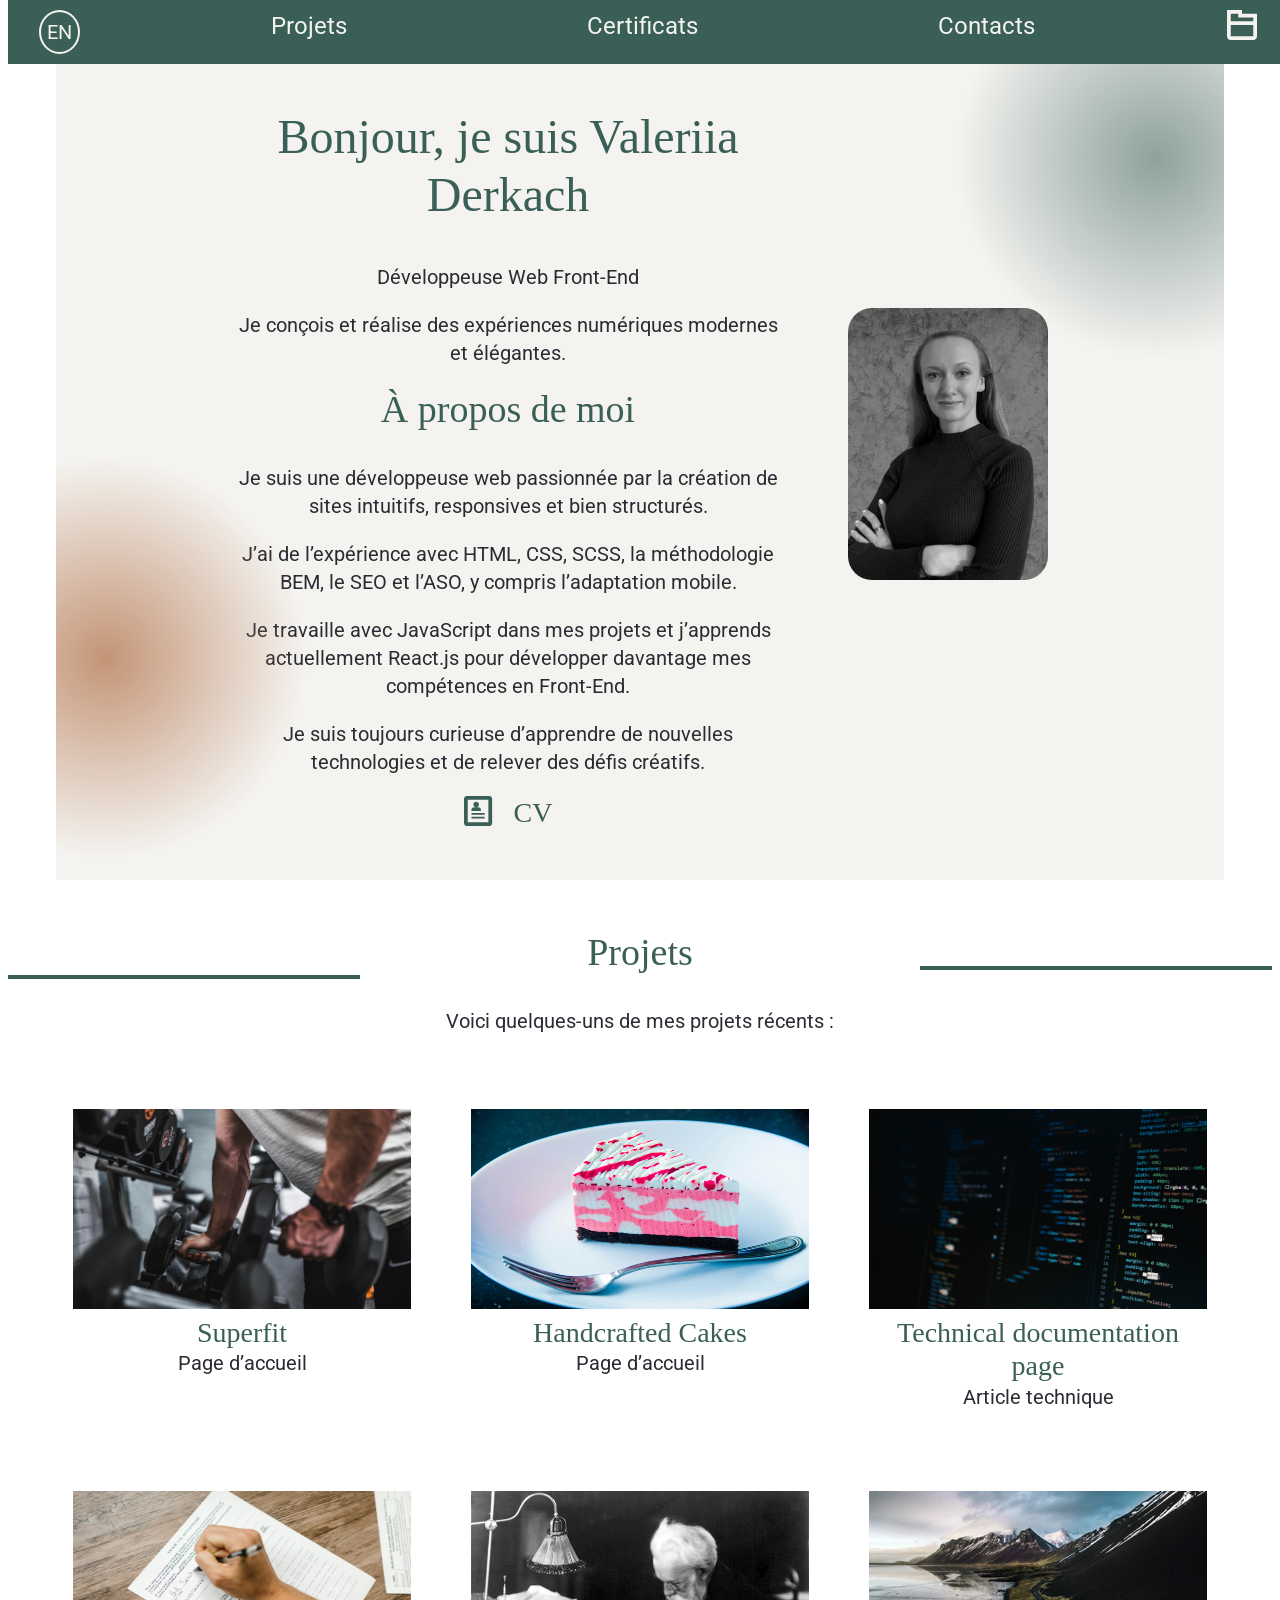
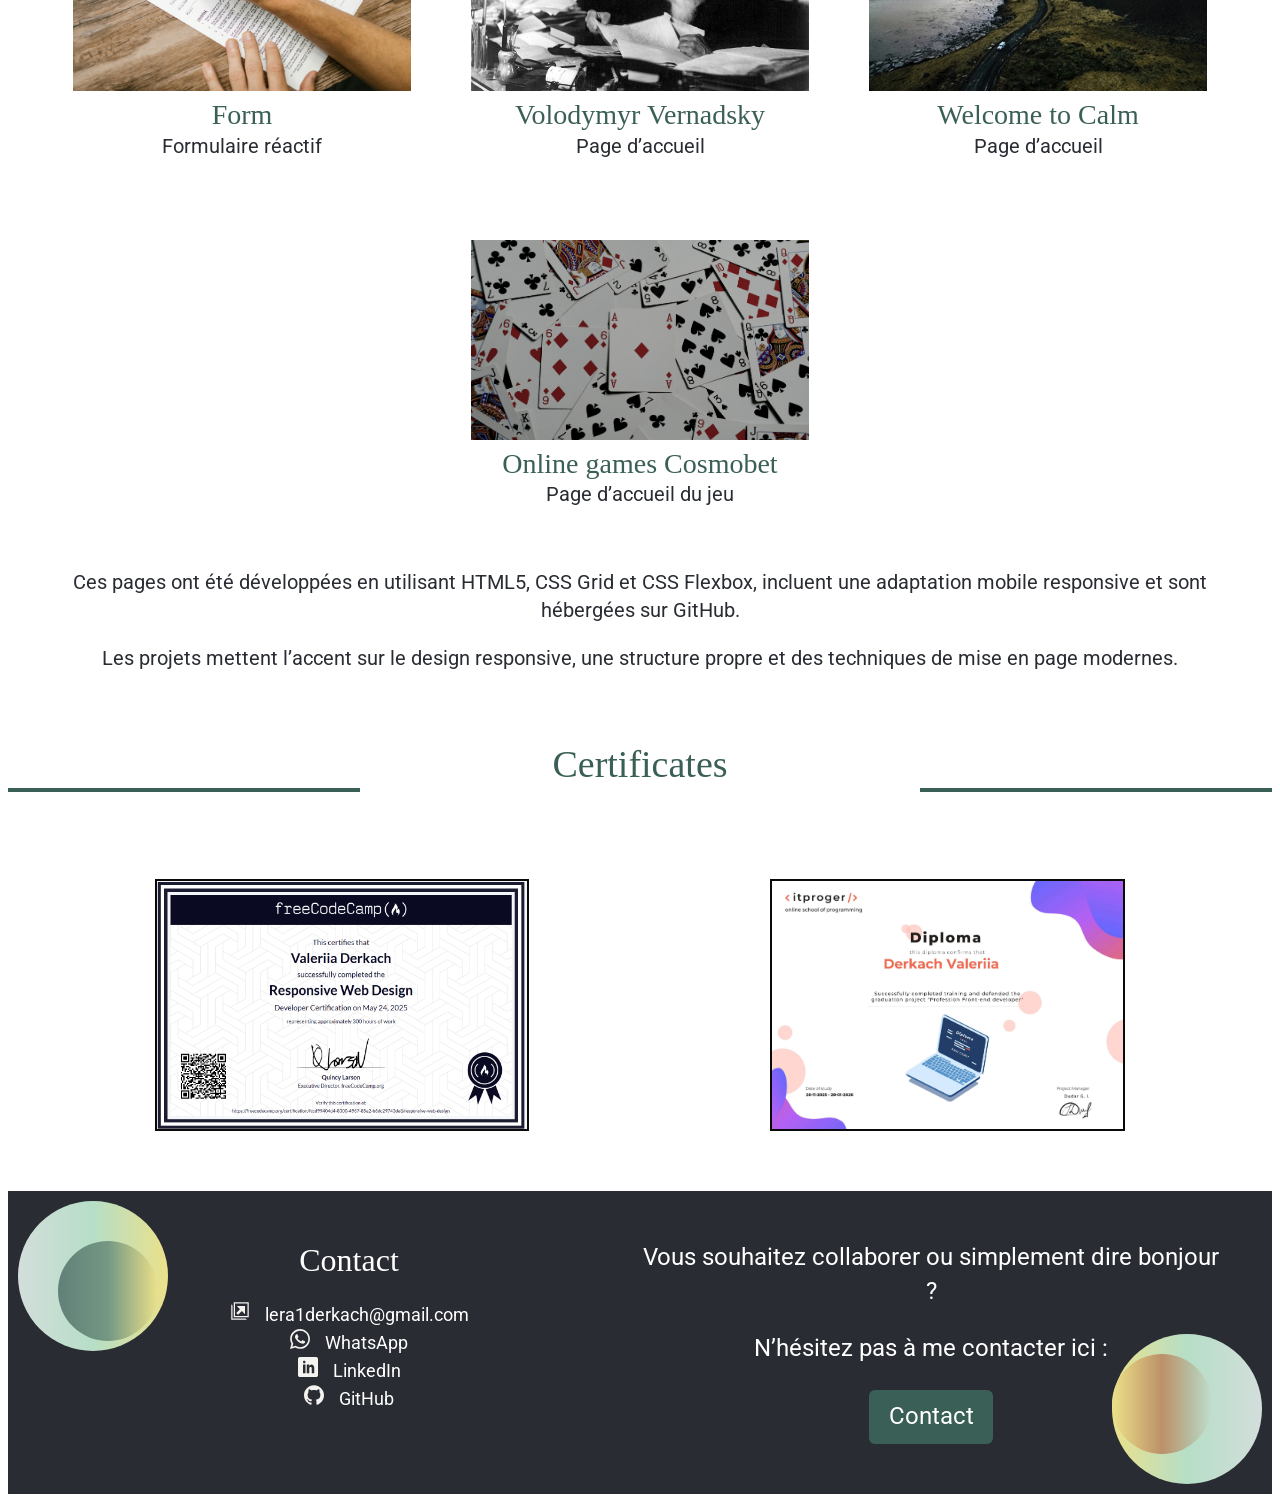
==== index-fr.htm @ 0bd4ebe5 "Add files via upload" ====
<!DOCTYPE html>
<html lang="fr">
<head>
    <meta charset="UTF-8">
    <meta name="viewport" content="width=device-width, initial-scale=1.0">
    <title>Valeriia Derkach, développeur Web front-end</title>
    <meta name="description"
    content="Portfolio de développement front-end : projets responsifs et bien structurés utilisant HTML, CSS et JS. Créons ensemble quelque chose d’exceptionnel.">
    <!-- Fons -->
    <link rel="preconnect" href="https://fonts.googleapis.com">
    <link rel="preconnect" href="https://fonts.gstatic.com" crossorigin>
    <link href="https://fonts.googleapis.com/css2?family=Roboto:ital,wght@0,100..900;1,100..900&display=swap" rel="stylesheet">
    <!-- Styles -->
     <link rel="stylesheet" href="/css/main.css">
  </head>
<body>
    <header>
    <nav class="navbar">
        <a class="navbar-language" href="/index.html">EN</a>
      <ul class="navbar-menu">
        <li><a class="navbar-link" href="#projects">Projets</a></li>
        <li><a class="navbar-link" href="#certificates">Certificats</a></li>
        <li><a class="navbar-link" href="#contact">Contacts</a></li>
      </ul>
      <svg class="navbar-icon" id="burger" width="30" height="30"><use href="/images/icons.svg#icon-folder-stroke"></use></svg>
    </nav>

<nav id="menu" class="article-menu">
        <svg class="article-icon" id="close" width="30" height="30"><use href="images/icons.svg#icon-undo2"></use></svg>
        <h2>Articles intéressants</h2>

        <div>
        <img class="article-img" src="/images/articles/Best CSS Tips.jpg" alt="Bureau avec ordinateur">
        <h3>Meilleurs conseils et astuces CSS pour les développeurs</h3>
        <a class="article-btn" target="_blank" href="/articles/article-3.html">Lire</a>
        </div>

        <div>
        <img class="article-img" src="/images/articles/SEO-Friendly HTML.jpg" alt="Ordinateur portable à moitié ouvert">
        <h3>Écrire un HTML propre et optimisé SEO pour de meilleures performances dans les moteurs de recherche</h3>
        <a class="article-btn" target="_blank" href="/articles/article-2.html">Lire</a>
        </div>

        <div>
        <img class="article-img" src="/images/articles/CSS сontainer.jpg" alt="Touches de clavier">
        <h3>Qu’est-ce qu’un conteneur CSS et <br>pourquoi en avez-vous besoin ?</h3>
        <a class="article-btn" target="_blank" href="/articles/article-1.html">Lire</a>
        </div>
</nav>

</header>
<main>
    <section class="container"> 
      <div class="hero">
<div class="hero-title">
            <h1>Bonjour, je suis Valeriia Derkach</h1>
            <p>Développeuse Web Front-End</p>
            <p>Je conçois et réalise des expériences numériques modernes et élégantes.</p>

            <h2>À propos de moi</h2>
            <p>Je suis une développeuse web passionnée par la création de sites intuitifs, responsives et bien structurés.</p>

            <p>J’ai de l’expérience avec HTML, CSS, SCSS, la méthodologie BEM, le SEO et l’ASO, y compris l’adaptation mobile.</p>

            <p>Je travaille avec JavaScript dans mes projets et j’apprends actuellement React.js pour développer davantage mes compétences en Front-End.</p>

            <p>Je suis toujours curieuse d’apprendre de nouvelles technologies et de relever des défis créatifs.</p>

            <div class="hero-resume">
<svg width="30" height="30"><use href="/images/icons.svg#icon-profile"></use></svg>
<a class="hero-link" target="_blank"  
href="https://drive.google.com/file/d/1J-PGk_l1HXxJnaqahjhVofeBWFnc_RlH/view?usp=sharing">CV</a>
    </div>
</div>
<img class="hero-foto" src="/images/Foto Valeriia.jpg" alt="Foto Valeriia">
    <div class="hero-box-1">
    </div>
    <div class="hero-box-2">
    </div>
      </div>
    </section>
    
   <section class="project" id="projects">
        <div class="project-text">
            <h2 class="project-accent">Projets</h2>
            <p>Voici quelques-uns de mes projets récents :</p>
        </div>
    <div class="project-catalog">
      <div class="project-card">
            <img class="project-picture" src="/images/Sport.jpg" alt="A man does sports">
            <a class="project-link" target="_blank" href="https://leraderkach.github.io/Superfit/">Superfit</a>
          <p>Page d’accueil</p>
          </div>
        <div class="project-card">
            <img class="project-picture" src="images/Custom Cakes.jpg" alt="Photo de gâteau">
            <a class="project-link" target="_blank" href="https://leraderkach.github.io/Handcrafted-Cakes/">Handcrafted Cakes</a>
          <p>Page d’accueil</p>
          </div>
        <div class="project-card">
            <img class="project-picture" src="images/HTML code.jpg" alt="Code HTML sur l'écran de l'ordinateur">
            <a class="project-link" target="_blank" href="https://leraderkach.github.io/Technical-documentation-page/">Technical documentation page</a>
            <p>Article technique</p>
            </div>
        <div class="project-card">
            <img class="project-picture" src="images/Form.jpg" alt="Un formulaire qu'une personne remplit">
            <a class="project-link" target="_blank" href="https://leraderkach.github.io/Form/">Form</a>
            <p>Formulaire réactif</p>
            </div>
        <div class="project-card">
          <img class="project-picture" src="images/Volodymyr Vernadsky.jpg" alt="Photo de Volodymyr Vernadsky">
            <a class="project-link" target="_blank" href="https://leraderkach.github.io/Volodymyr-Vernadsky/">Volodymyr Vernadsky</a>
            <p>Page d’accueil</p>
            </div>
       <div class="project-card">     
        <img class="project-picture" src="images/mountains.jpg" alt="Montagnes">
            <a class="project-link" target="_blank" href="https://leraderkach.github.io/Welcome-to-Calm/">Welcome to Calm</a>
            <p>Page d’accueil</p>
            </div>
            <div class="project-card">     
        <img class="project-picture" src="images/Game by cards.jpg" alt="Game by cards">
            <a class="project-link" target="_blank" href="https://leraderkach.github.io/Cosmobet-game/">Online games Cosmobet</a>
            <p>Page d’accueil du jeu</p>
            </div>
            <div>
<p>Ces pages ont été développées en utilisant HTML5, CSS Grid et CSS Flexbox, incluent une adaptation mobile responsive et sont hébergées sur GitHub.</p>
        <p>Les projets mettent l’accent sur le design responsive, une structure propre et des techniques de mise en page modernes.</p>
        </div>
        </section>
      <section class="container certifies" id="certificates">
        <h2 class="certifies-accent">Certificates</h2>
        <div class="certifies-box">
        <img class="certifies-image" src="/images/Certifies Web Design.png" alt="Certifies_Web_Design">
        <img class="certifies-image" src="/images/diplom_Front_end.jpg" alt="Certifies_Web_Design">
        </div>
            </div>
     </div>
    </section>
  </main>
<footer class="footer" id="contact">
    <div class="footer-address-section">
        <h3>Contact</h3>
        <ul class="footer-nav">

            <li>
                <svg class="footer-icons" width="20" height="20"><use href="/images/icons.svg#icon-new-tab"></use></svg>
                <a class="footer-address" target="_blank" href="mailto:lera1derkach@gmail.com">lera1derkach@gmail.com</a>
            </li>

            <li>
                <svg class="footer-icons" width="20" height="20"><use href="/images/icons.svg#icon-whatsapp"></use></svg>
                <a class="footer-address" target="_blank" href="https://wa.me/qr/GEE2BHAWC2JWI1">WhatsApp</a>
            </li>

            <li>
                <svg class="footer-icons" width="20" height="20"><use href="/images/icons.svg#icon-linkedin"></use></svg>
                <a class="footer-address" target="_blank" href="https://www.linkedin.com/in/%D0%B2%D0%B0%D0%BB%D0%B5%D1%80%D1%96%D1%8F-%D0%B4%D0%B5%D1%80%D0%BA%D0%B0%D1%87-63a597275/?trk=opento_sprofile_pfeditor">LinkedIn</a>
            </li>

            <li>
                <svg class="footer-icons" width="20" height="20"><use href="/images/icons.svg#icon-github"></use></svg>
                <a class="footer-address" target="_blank" href="https://github.com/LeraDerkach">GitHub</a>
            </li>

        </ul>
    </div>

    <div class="footer-contact">
        <p>Vous souhaitez collaborer ou simplement dire bonjour ?</p>
        <p>N’hésitez pas à me contacter ici :</p>
        <a class="footer-button" target="_blank" href="mailto:lera1derkach@gmail.com">Contact</a>
    </div>
    <div class="footer-box-1">
    </div>
    <div class="footer-box-2">
    </div>
    <div class="footer-box-3">
    </div>
    <div class="footer-box-4">
    </div>
</footer>
    <script src="/js/main.js"></script>
</body>
</html>
---- css/main.css ----
/* base */
*,
*::before,
*::after {
  box-sizing: border-box;
}

ul {
  list-style-type: none;
}

.container {
  width: 100%;
  max-width: 1440px;
  margin: 0 auto;
  padding: 0 16px;
}

body {
  font-family: "Roboto", sans-serif;
  font-size: 20px;
  font-weight: 400;
  line-height: 1.4;
  color: var(--color-dark);
  text-align: center;
}

h1, h2, h3, p {
  margin-top: 0;
}

h1 {
  font-family: "Source Serif Pro";
  font-weight: 400;
  font-size: 48px;
  line-height: 1.2;
  color: var(--main-color);
}

h2 {
  font-family: "Source Serif Pro";
  font-weight: 400;
  font-size: 38px;
  line-height: 1.2;
  color: var(--main-color);
}

h3 {
  font-family: "Source Serif Pro";
  font-weight: 400;
  font-size: 32px;
  line-height: 1.2;
  color: var(--text-light);
  margin: 0;
}

a {
  text-decoration: none;
}

:hover {
  cursor: pointer;
}

:root {
  --main-color: #3A5F56;
  --text-light: #FFFFFF;
  --color-dark: #292C32;
  --color-link: #F4F3F0;
  --color-hover: #7a9f96;
  --color-background: #d6dbd7;
}

.article-menu {
  display: none;
  position: fixed;
  z-index: 3;
  top: 0;
  right: -250px;
  width: 250px;
  height: 100vh;
  background-color: var(--color-background);
  border: 2px solid black;
  padding: 20px;
  overflow-y: scroll;
}
.article-menu h3 {
  color: black;
  font-size: 20px;
}
.article-menu a {
  display: inline-block;
  width: 140px;
  height: auto;
  border-radius: 4px;
  border: 2px solid var(--text-light);
  background-color: #c79a7d;
  color: var(--text-light);
  padding: 6px;
  margin: 20px;
  transition: transform 0.5 ease-in-out;
}
.article-menu a:hover {
  box-shadow: 0px 0px 15px 15px var(--color-hover);
}
.article-menu.active {
  display: block;
  animation: sliderIn 0.3s forwards;
}
.article-icon {
  fill: var(--main-color);
  transition: transform 0.5s ease;
}
.article-icon:hover {
  transform: rotate(-20deg);
  box-shadow: 0px 0px 8px 12px var(--color-hover);
}
.article-img {
  width: 200px;
  height: 150px;
  border-radius: 2px;
  border: 2px solid black;
}

@keyframes sliderIn {
  from {
    right: -250px;
  }
  to {
    right: 0;
  }
}
.footer {
  display: flex;
  width: 100%;
  min-height: 279px;
  margin: 0 auto;
  background-color: var(--color-dark);
  padding: 50px;
  color: var(--text-light);
  position: relative;
}
.footer-address-section {
  width: 50%;
}
.footer-nav {
  padding: 0;
}
.footer-icons {
  fill: var(--color-link);
  margin-right: 10px;
}
.footer-address {
  font-size: 18px;
  color: var(--text-light);
  padding: 0;
}
.footer-contact {
  display: flex;
  justify-content: center;
  flex-direction: column;
  width: 50%;
  font-size: 24px;
}
.footer-button {
  display: inline-block;
  width: 124px;
  height: auto;
  border-radius: 6px;
  background-color: var(--main-color);
  font-size: 24px;
  color: var(--color-light);
  padding: 10px;
  margin: 0 auto;
  transition: transform 0.5s ease-in-out;
}
.footer-button:hover {
  border: var(--color-hover) 2px solid;
  box-shadow: 0px 0px 15px 15px var(--color-hover);
  transform: scale(1.4);
}
.footer-box-1 {
  position: absolute;
  width: 150px;
  height: 150px;
  border-radius: 50%;
  top: 10px;
  left: 10px;
  background: linear-gradient(90deg, rgb(211, 222, 219) 0%, rgb(182, 222, 199) 50%, rgb(235, 225, 138) 100%);
}
.footer-box-2 {
  position: absolute;
  width: 100px;
  height: 100px;
  border-radius: 50%;
  top: 50px;
  left: 50px;
  background: linear-gradient(90deg, rgb(97, 128, 120) 0%, rgb(116, 152, 131) 50%, rgb(235, 225, 138) 100%);
}
.footer-box-3 {
  position: absolute;
  width: 150px;
  height: 150px;
  border-radius: 50%;
  bottom: 10px;
  right: 10px;
  background: linear-gradient(90deg, rgb(235, 225, 138) 0%, rgb(182, 222, 199) 50%, rgb(211, 222, 219) 100%);
}
.footer-box-4 {
  position: absolute;
  width: 100px;
  height: 100px;
  border-radius: 50%;
  bottom: 40px;
  right: 60px;
  background: linear-gradient(90deg, rgb(235, 225, 138) 0%, rgba(184, 125, 88, 0.8) 50%, rgba(184, 125, 88, 0) 100%);
}

@media (max-width: 768px) {
  .footer {
    flex-direction: column;
    align-items: center;
  }
  .footer-address-section {
    width: auto;
  }
  .footer-contact {
    width: auto;
    background: linear-gradient(90deg, rgb(97, 128, 120) 0%, rgb(116, 152, 131) 50%, rgb(235, 225, 138) 100%);
  }
  .footer-box-1, .footer-box-2, .footer-box-3, .footer-box-4 {
    display: none;
  }
}
.hero {
  display: flex;
  justify-content: center;
  gap: 64px;
  max-width: 1168px;
  margin: 0 auto;
  background-color: var(--color-link);
  position: relative;
  overflow: hidden;
}
.hero-title {
  width: 552px;
  padding: 100px 0 50px 0;
  position: relative;
}
.hero-resume {
  display: flex;
  justify-content: center;
  gap: 20px;
  fill: var(--main-color);
}
.hero-link {
  font-family: "Source Serif Pro";
  font-weight: 400;
  font-size: 28px;
  line-height: 1.2;
  color: var(--main-color);
  transition: transform 1s ease;
}
.hero-link:hover {
  transform: scale(1.2);
}
.hero-foto {
  width: 200px;
  height: 272px;
  border-radius: 24px;
  margin: auto 0;
}
.hero-box-1 {
  position: absolute;
  width: 400px;
  height: 400px;
  top: -50px;
  left: 900px;
  background: radial-gradient(50% 50% at 50% 50%, rgba(58, 95, 86, 0.55) 0%, rgba(58, 95, 86, 0) 100%);
}
.hero-box-2 {
  position: absolute;
  width: 400px;
  height: 400px;
  top: 450px;
  left: -150px;
  background: radial-gradient(50% 50% at 50% 50%, rgba(184, 125, 88, 0.8) 0%, rgba(184, 125, 88, 0) 100%);
}

@media (max-width: 768px) {
  .hero-title {
    width: 100%;
    margin: 0 auto;
    padding: 20px;
  }
  .hero-foto {
    display: none;
  }
  .hero-box-1 {
    left: 200px;
  }
  .hero-box-2 {
    left: -250px;
  }
}
.navbar {
  width: 100%;
  background-color: var(--main-color);
  display: flex;
  justify-content: center;
  position: fixed;
  top: 0;
  z-index: 2;
}
.navbar-language {
  display: inline-block;
  color: var(--color-link);
  margin: 10px auto;
  padding: 6px;
  border: 2px solid var(--color-link);
  border-radius: 50%;
  transition: transform 0.5s ease;
}
.navbar-language:hover {
  transform: rotate(-20deg);
  box-shadow: 0px 0px 8px 12px var(--color-hover);
}
.navbar-menu {
  width: 80%;
  margin: 0 auto;
  padding: 10px;
  display: flex;
  justify-content: space-around;
}
.navbar-icon {
  fill: var(--color-link);
  margin: 10px auto;
  transition: transform 0.5s ease;
}
.navbar-icon:hover {
  transform: rotate(20deg);
  box-shadow: 0px 0px 8px 12px var(--color-hover);
}
.navbar-link {
  font-size: 24px;
  color: var(--color-link);
  text-decoration: none;
}
.navbar-link:hover {
  text-decoration: underline;
  color: var(--text-dark);
}

@media (max-width: 768px) {
  .navbar {
    background-color: var(--main-color);
    position: relative;
  }
  .navbar-menu {
    padding: 0;
    display: block;
  }
}
.project {
  position: relative;
  width: 100%;
  max-width: 1440px;
  padding: 50px 20px;
  margin: 0 auto;
}
.project-text {
  height: 159px;
  margin: 0 auto;
}
.project-accent::before, .project-accent::after {
  position: absolute;
  display: block;
  width: 352px;
  border: 2px solid var(--main-color);
  content: "";
}
.project-accent::before {
  right: 0;
  top: 86px;
}
.project-accent::after {
  left: 0;
}
.project-catalog {
  display: flex;
  flex-wrap: wrap;
  gap: 20px;
  justify-content: center;
}
.project-card {
  width: 378px;
  padding: 20px;
  transition: transform 0.5s ease-in-out;
}
.project-card:hover {
  box-shadow: 0px 0px 15px 15px var(--color-hover);
}
.project-picture {
  width: 100%;
  height: 200px;
}
.project-link {
  font-family: "Source Serif Pro";
  font-weight: 400;
  font-size: 28px;
  line-height: 1.2;
  color: var(--main-color);
}
.project-link:hover {
  transform: scale(1.05);
  transition: transform 0.3s ease;
}

@media (max-width: 768px) {
  .project-accent::before, .project-accent::after {
    width: 100px;
  }
  .project-card {
    width: 100%;
    height: auto;
  }
}
.certifies {
  position: relative;
}
.certifies-accent::before, .certifies-accent::after {
  position: absolute;
  display: block;
  width: 352px;
  border: 2px solid var(--main-color);
  content: "";
}
.certifies-accent::before {
  right: 0;
  top: 46px;
}
.certifies-accent::after {
  left: 0;
}
.certifies-box {
  display: flex;
  flex-wrap: wrap;
  justify-content: space-around;
  padding: 60px 20px;
  gap: 20px;
}
.certifies-image {
  height: 252px;
  border: 2px solid #0b0a0a;
  transition: transform 0.5s ease-in-out;
}
.certifies-image:hover {
  border: var(--color-hover) 2px solid;
  box-shadow: 0px 0px 15px 15px var(--color-hover);
  transform: scale(1.4);
}

@media (max-width: 768px) {
  .certifies-accent::before, .certifies-accent::after {
    width: 100px;
  }
  .certifies-box {
    flex-direction: column;
  }
  .certifies-image {
    width: 100%;
    height: auto;
  }
}/*# sourceMappingURL=main.css.map */
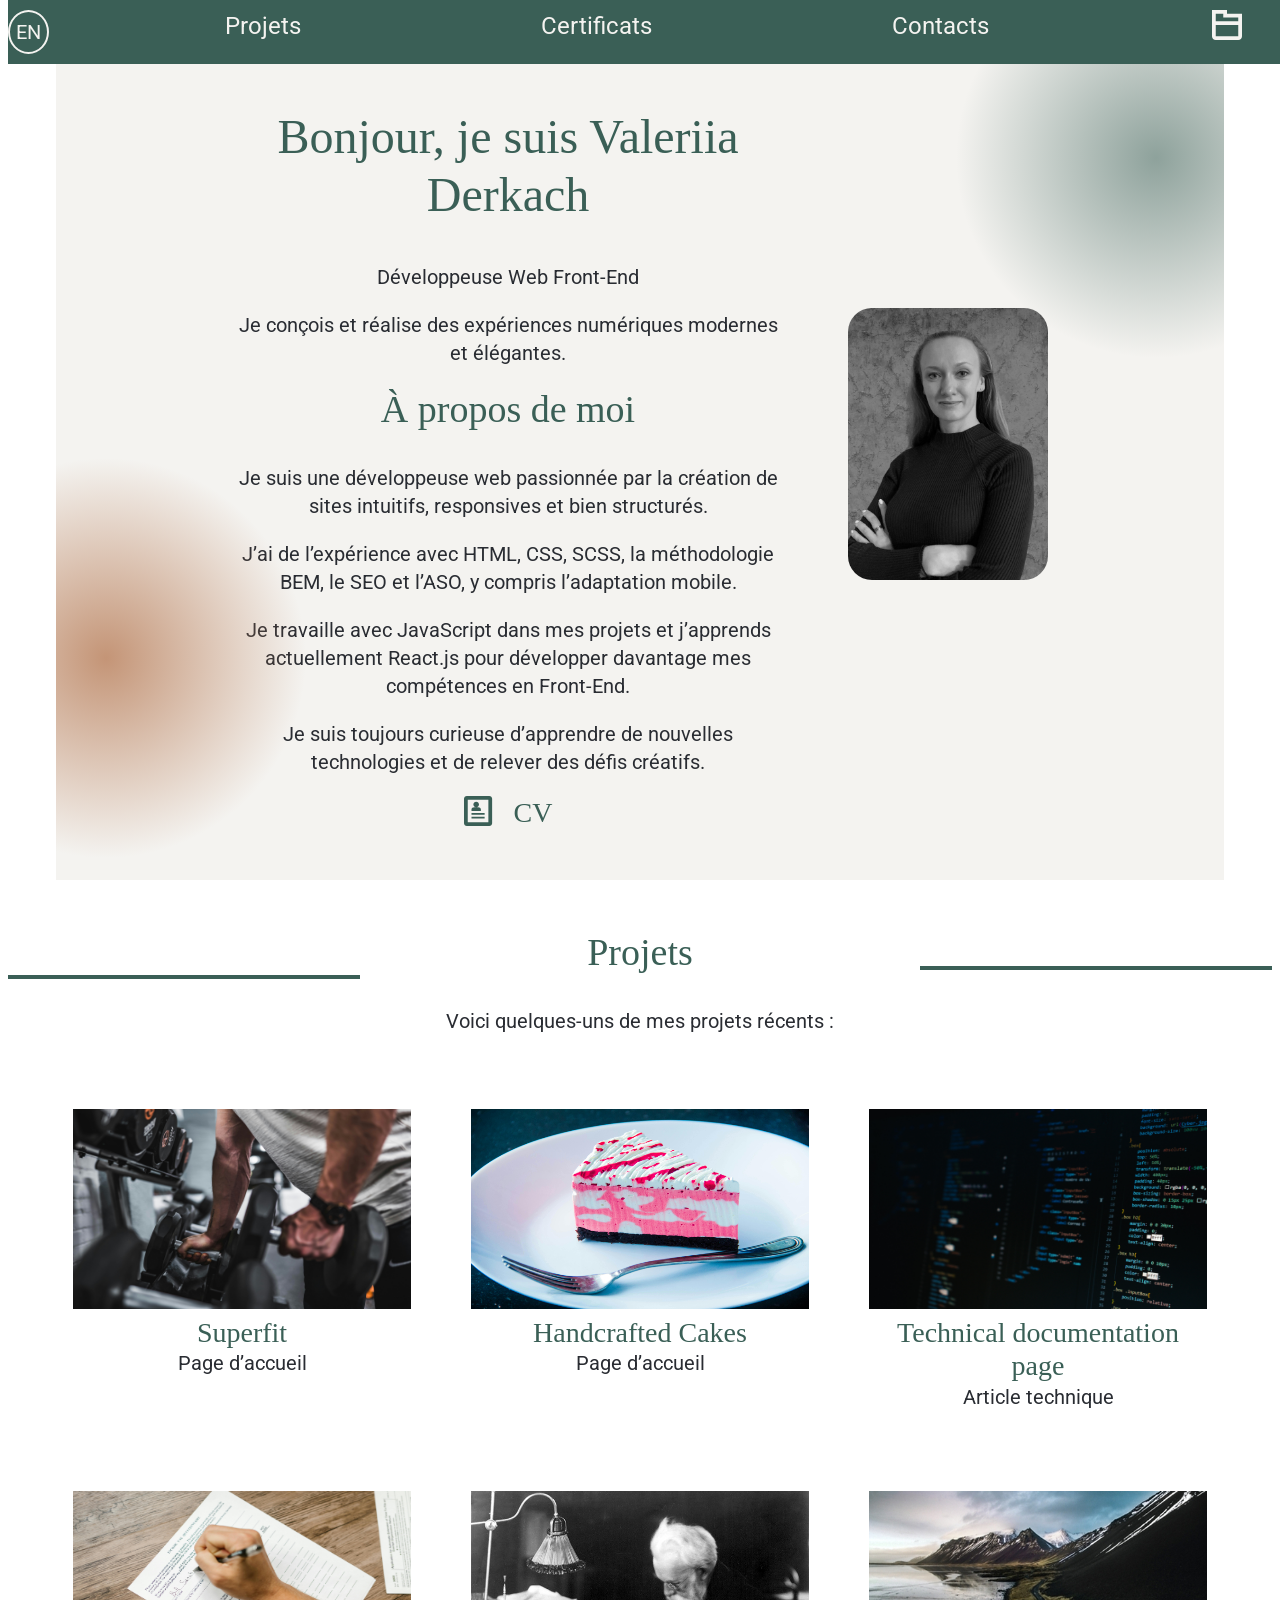
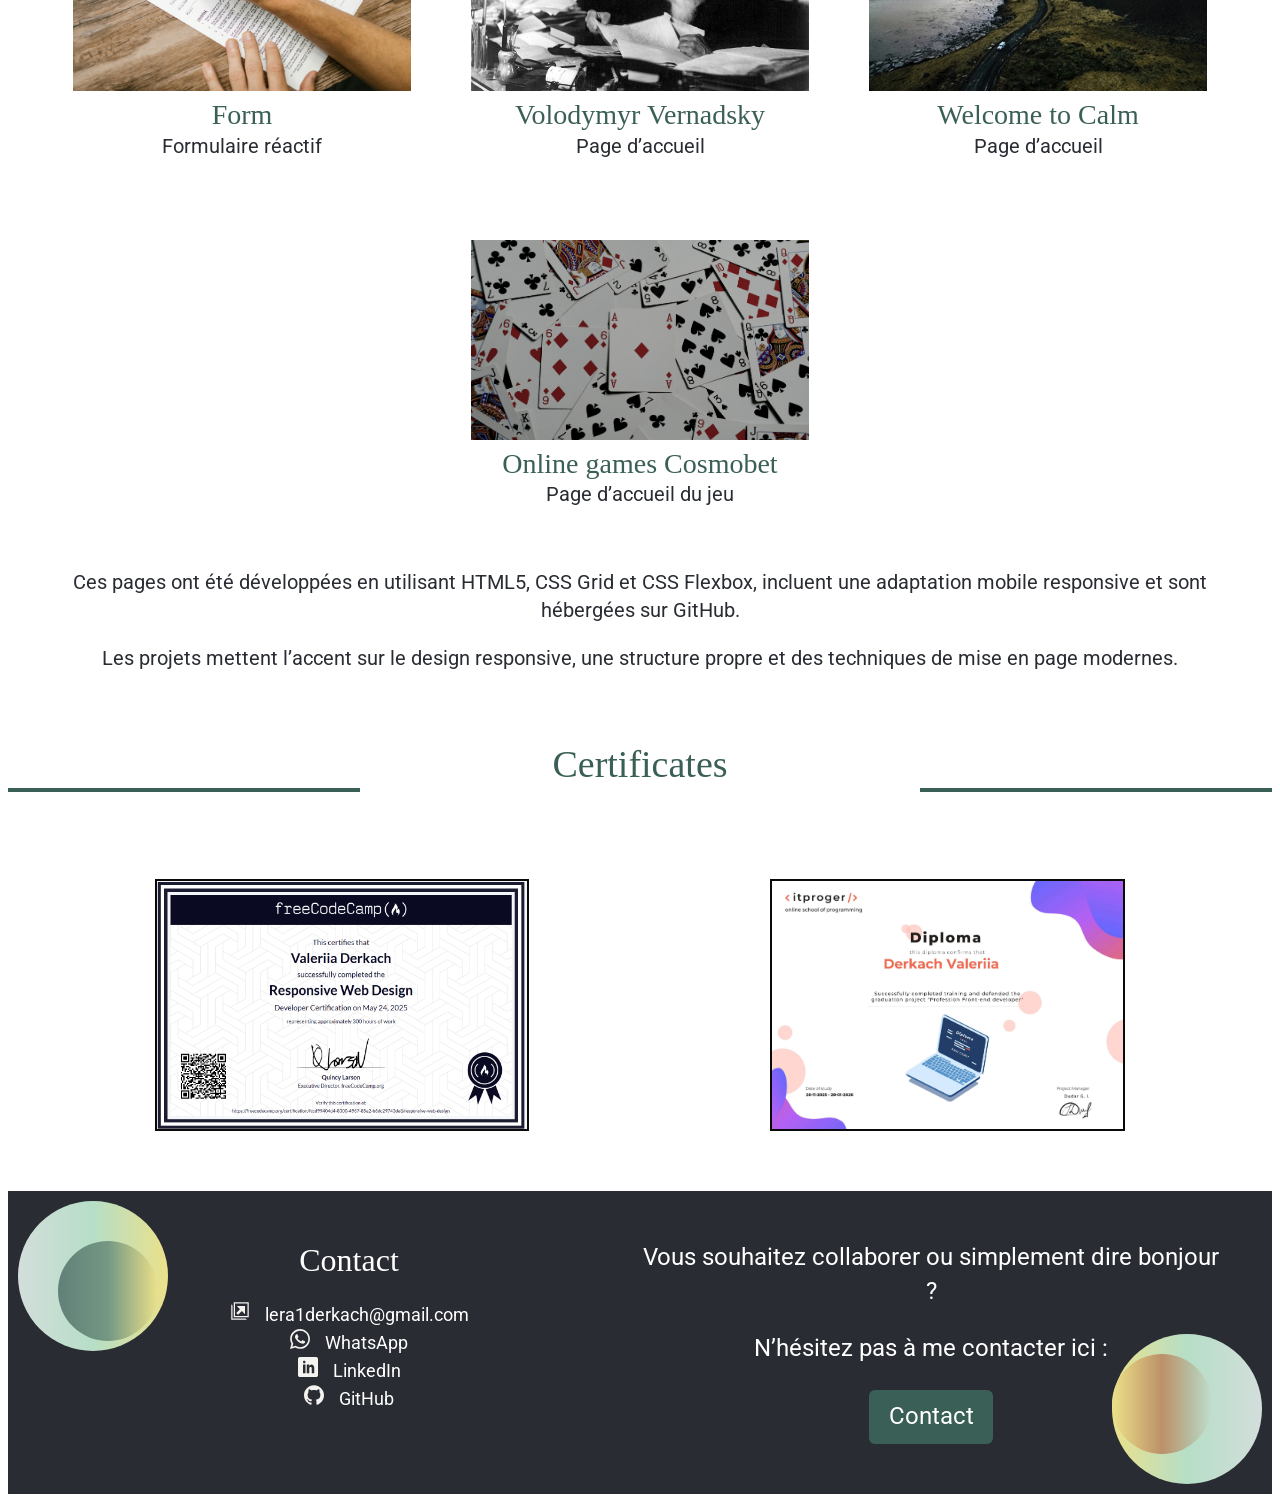
==== commit 049a476f: "Update index-fr.htm" ====
--- a/index-fr.htm
+++ b/index-fr.htm
@@ -16,7 +16,9 @@
 <body>
     <header>
     <nav class="navbar">
-        <a class="navbar-language" href="/index.html">EN</a>
+         <div class="navbar-box">
+        <a class="navbar-language" href="index.html">EN</a>
+          </div>
       <ul class="navbar-menu">
         <li><a class="navbar-link" href="#projects">Projets</a></li>
         <li><a class="navbar-link" href="#certificates">Certificats</a></li>
@@ -180,4 +182,6 @@
 </footer>
     <script src="/js/main.js"></script>
 </body>
-</html>+
+</html>
+
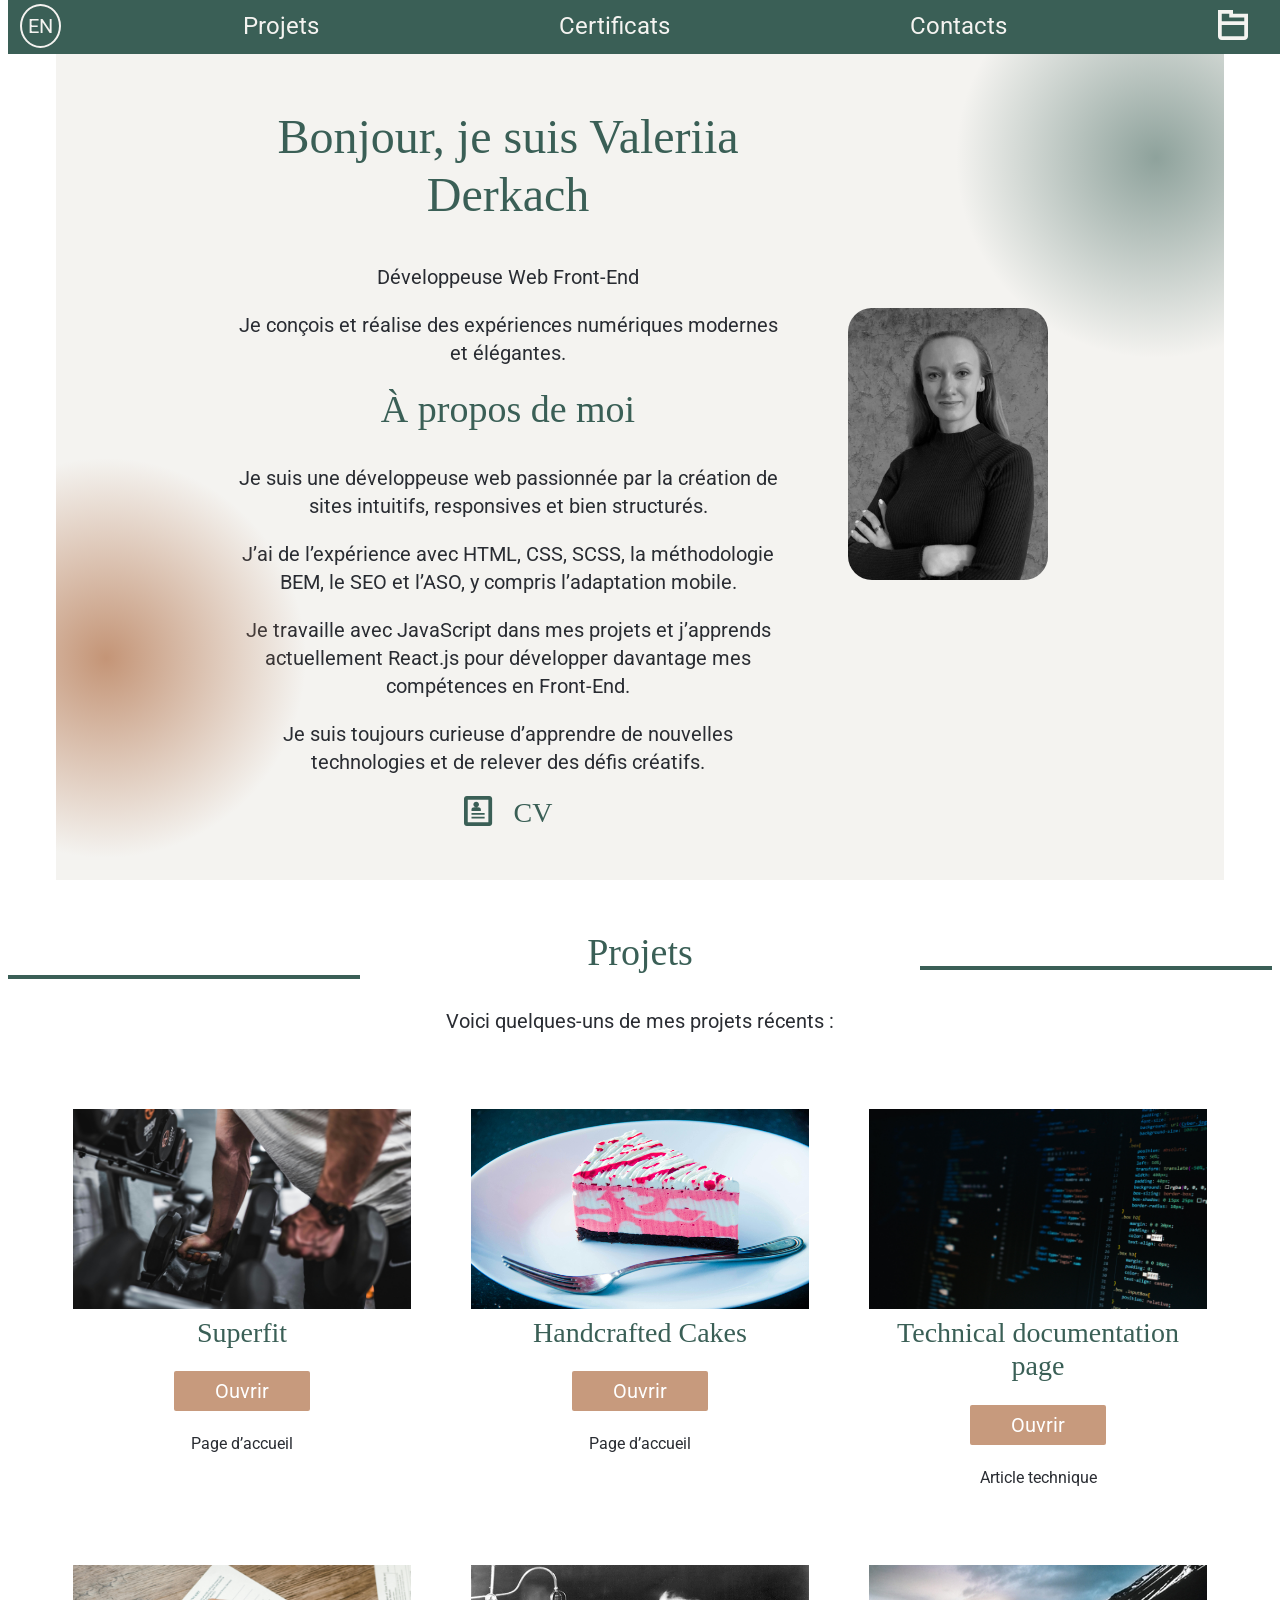
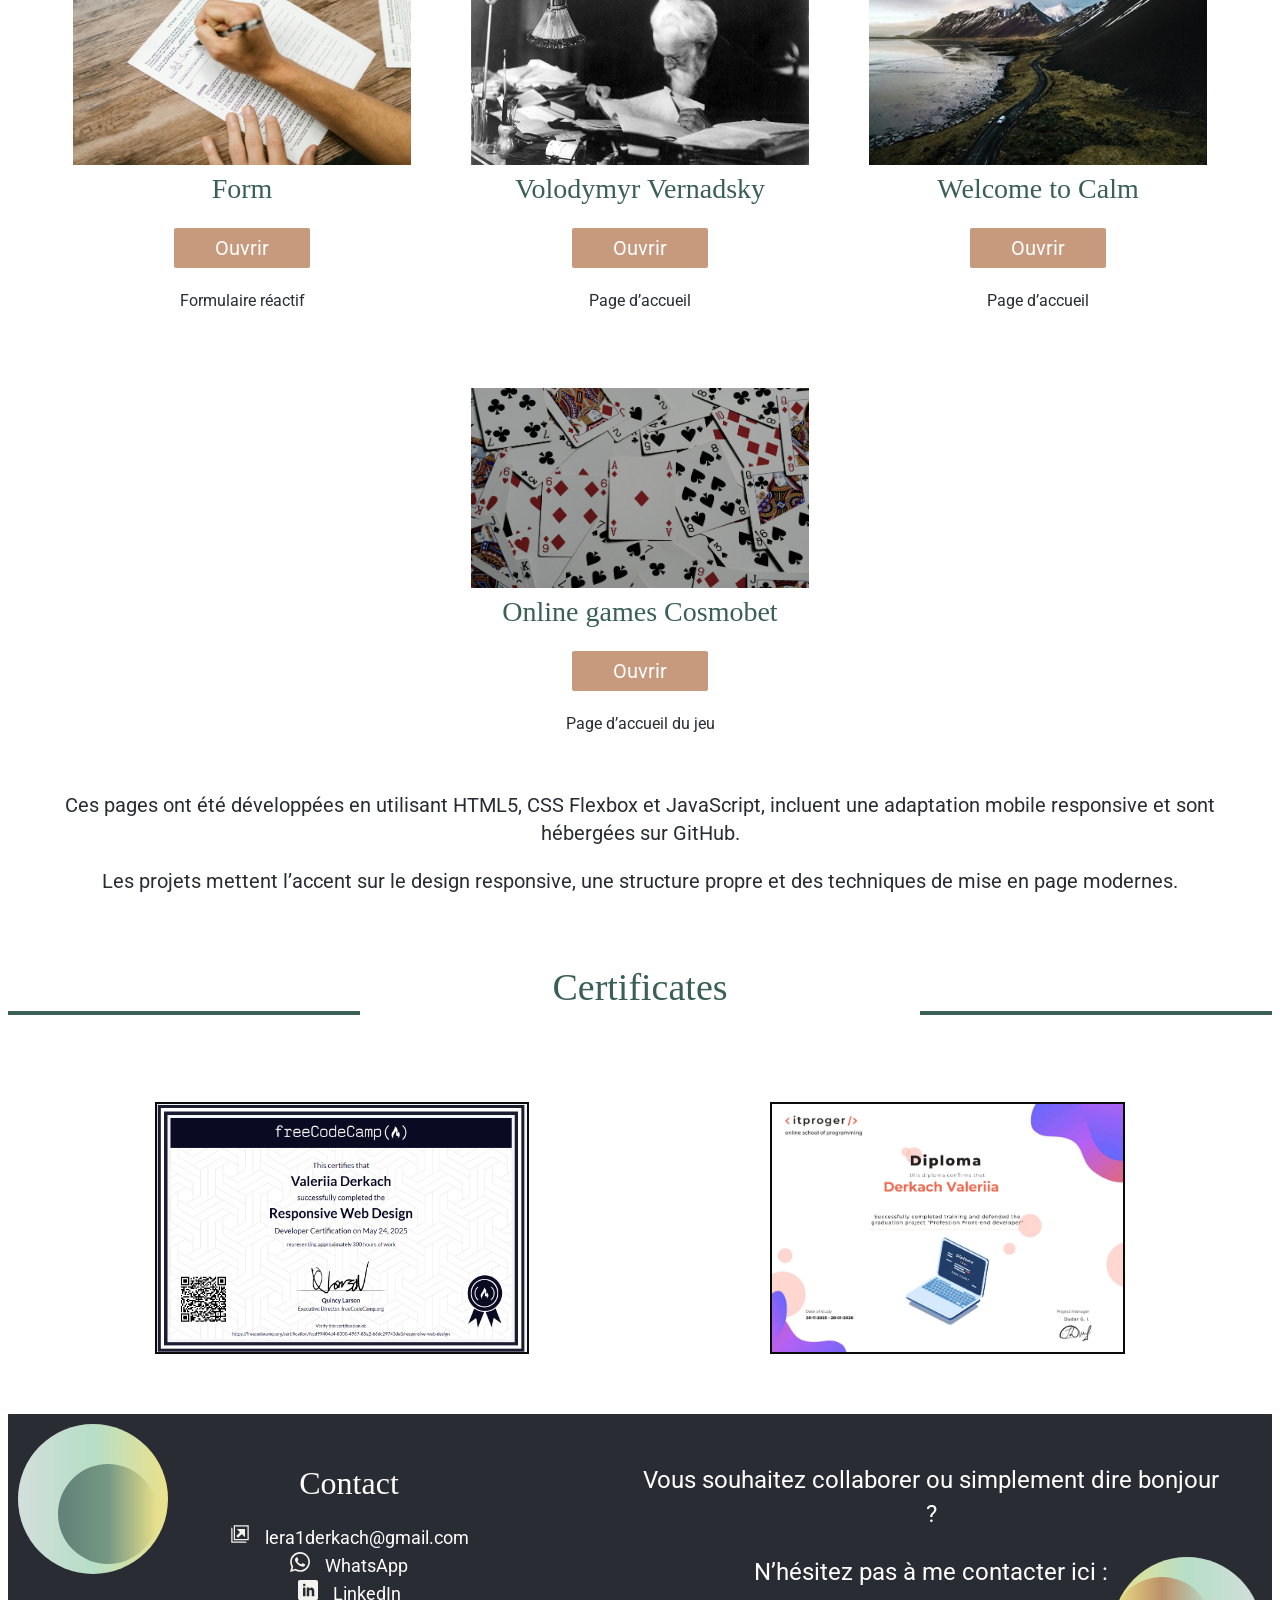
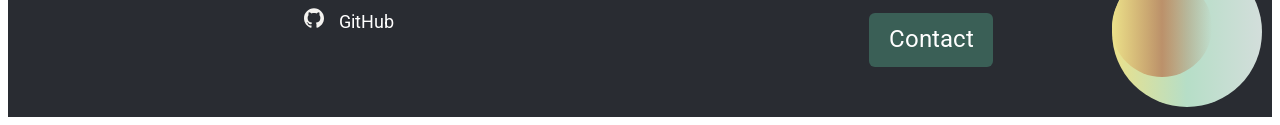
==== commit 0c765a5e: "Add files via upload" ====
--- a/index-fr.htm
+++ b/index-fr.htm
@@ -11,20 +11,34 @@
     <link rel="preconnect" href="https://fonts.gstatic.com" crossorigin>
     <link href="https://fonts.googleapis.com/css2?family=Roboto:ital,wght@0,100..900;1,100..900&display=swap" rel="stylesheet">
     <!-- Styles -->
-     <link rel="stylesheet" href="/css/main.css">
+     <link rel="stylesheet" href="css/main.css">
   </head>
 <body>
     <header>
     <nav class="navbar">
-         <div class="navbar-box">
+        <div class="navbar-box">
         <a class="navbar-language" href="index.html">EN</a>
-          </div>
+        </div>
       <ul class="navbar-menu">
         <li><a class="navbar-link" href="#projects">Projets</a></li>
         <li><a class="navbar-link" href="#certificates">Certificats</a></li>
         <li><a class="navbar-link" href="#contact">Contacts</a></li>
       </ul>
-      <svg class="navbar-icon" id="burger" width="30" height="30"><use href="/images/icons.svg#icon-folder-stroke"></use></svg>
+
+           <div class="navbar-mob-box">
+    <nav>
+      <div class="navbar-menu-mob">
+      <svg class="navbar-close-btn" width="30" height="30"><use href="images/icons.svg#icon-undo2"></use></svg>
+      <ul>
+        <li><a href="#projects">Projets</a></li>
+        <li><a href="#certificates">Certificats</a></li>
+        <li><a href="#contact">Contacts</a></li>
+      </ul>
+      </div>
+    </nav>
+    <button class="navbar-btn-mob">Menu</button>
+</div>
+      <svg class="navbar-icon" id="burger" width="30" height="30"><use href="images/icons.svg#icon-folder-stroke"></use></svg>
     </nav>
 
 <nav id="menu" class="article-menu">
@@ -32,21 +46,21 @@
         <h2>Articles intéressants</h2>
 
         <div>
-        <img class="article-img" src="/images/articles/Best CSS Tips.jpg" alt="Bureau avec ordinateur">
+        <img class="article-img" src="images/articles/Best CSS Tips.jpg" alt="Bureau avec ordinateur">
         <h3>Meilleurs conseils et astuces CSS pour les développeurs</h3>
-        <a class="article-btn" target="_blank" href="/articles/article-3.html">Lire</a>
+        <a class="article-btn" target="_blank" href="articles/article-1fr.html">Lire</a>
         </div>
 
         <div>
-        <img class="article-img" src="/images/articles/SEO-Friendly HTML.jpg" alt="Ordinateur portable à moitié ouvert">
+        <img class="article-img" src="images/articles/SEO-Friendly HTML.jpg" alt="Ordinateur portable à moitié ouvert">
         <h3>Écrire un HTML propre et optimisé SEO pour de meilleures performances dans les moteurs de recherche</h3>
-        <a class="article-btn" target="_blank" href="/articles/article-2.html">Lire</a>
+        <a class="article-btn" target="_blank" href="articles/article-2fr.html">Lire</a>
         </div>
 
         <div>
-        <img class="article-img" src="/images/articles/CSS сontainer.jpg" alt="Touches de clavier">
+        <img class="article-img" src="images/articles/CSS сontainer.jpg" alt="Touches de clavier">
         <h3>Qu’est-ce qu’un conteneur CSS et <br>pourquoi en avez-vous besoin ?</h3>
-        <a class="article-btn" target="_blank" href="/articles/article-1.html">Lire</a>
+        <a class="article-btn" target="_blank" href="articles/article-3fr.html">Lire</a>
         </div>
 </nav>
 
@@ -69,12 +83,12 @@
             <p>Je suis toujours curieuse d’apprendre de nouvelles technologies et de relever des défis créatifs.</p>
 
             <div class="hero-resume">
-<svg width="30" height="30"><use href="/images/icons.svg#icon-profile"></use></svg>
+<svg width="30" height="30"><use href="images/icons.svg#icon-profile"></use></svg>
 <a class="hero-link" target="_blank"  
 href="https://drive.google.com/file/d/1J-PGk_l1HXxJnaqahjhVofeBWFnc_RlH/view?usp=sharing">CV</a>
     </div>
 </div>
-<img class="hero-foto" src="/images/Foto Valeriia.jpg" alt="Foto Valeriia">
+<img class="hero-foto" src="images/Foto Valeriia.jpg" alt="Foto Valeriia">
     <div class="hero-box-1">
     </div>
     <div class="hero-box-2">
@@ -89,50 +103,57 @@
         </div>
     <div class="project-catalog">
       <div class="project-card">
-            <img class="project-picture" src="/images/Sport.jpg" alt="A man does sports">
-            <a class="project-link" target="_blank" href="https://leraderkach.github.io/Superfit/">Superfit</a>
+            <img class="project-picture" src="images/Sport.jpg" alt="A man does sports">
+            <h3 class="project-link">Superfit</h3>
+            <a class="project-btn" target="_blank" href="https://leraderkach.github.io/Superfit/">Ouvrir</a>
           <p>Page d’accueil</p>
           </div>
         <div class="project-card">
             <img class="project-picture" src="images/Custom Cakes.jpg" alt="Photo de gâteau">
-            <a class="project-link" target="_blank" href="https://leraderkach.github.io/Handcrafted-Cakes/">Handcrafted Cakes</a>
+            <h3 class="project-link">Handcrafted Cakes</h3>
+            <a class="project-btn" target="_blank" href="https://leraderkach.github.io/Handcrafted-Cakes/">Ouvrir</a>
           <p>Page d’accueil</p>
           </div>
         <div class="project-card">
             <img class="project-picture" src="images/HTML code.jpg" alt="Code HTML sur l'écran de l'ordinateur">
-            <a class="project-link" target="_blank" href="https://leraderkach.github.io/Technical-documentation-page/">Technical documentation page</a>
+            <h3 class="project-link">Technical documentation page</h3>
+            <a class="project-btn" target="_blank" href="https://leraderkach.github.io/Technical-documentation-page/">Ouvrir</a>
             <p>Article technique</p>
             </div>
         <div class="project-card">
             <img class="project-picture" src="images/Form.jpg" alt="Un formulaire qu'une personne remplit">
-            <a class="project-link" target="_blank" href="https://leraderkach.github.io/Form/">Form</a>
+            <h3 class="project-link">Form</h3>
+            <a class="project-btn" target="_blank" href="https://leraderkach.github.io/Form/">Ouvrir</a>
             <p>Formulaire réactif</p>
             </div>
         <div class="project-card">
           <img class="project-picture" src="images/Volodymyr Vernadsky.jpg" alt="Photo de Volodymyr Vernadsky">
-            <a class="project-link" target="_blank" href="https://leraderkach.github.io/Volodymyr-Vernadsky/">Volodymyr Vernadsky</a>
+          <h3 class="project-link">Volodymyr Vernadsky</h3>
+            <a class="project-btn" target="_blank" href="https://leraderkach.github.io/Volodymyr-Vernadsky/">Ouvrir</a>
             <p>Page d’accueil</p>
             </div>
        <div class="project-card">     
         <img class="project-picture" src="images/mountains.jpg" alt="Montagnes">
-            <a class="project-link" target="_blank" href="https://leraderkach.github.io/Welcome-to-Calm/">Welcome to Calm</a>
+        <h3 class="project-link">Welcome to Calm</h3>
+            <a class="project-btn" target="_blank" href="https://leraderkach.github.io/Welcome-to-Calm/">Ouvrir</a>
             <p>Page d’accueil</p>
             </div>
             <div class="project-card">     
         <img class="project-picture" src="images/Game by cards.jpg" alt="Game by cards">
-            <a class="project-link" target="_blank" href="https://leraderkach.github.io/Cosmobet-game/">Online games Cosmobet</a>
+        <h3 class="project-link">Online games Cosmobet</h3>
+            <a class="project-btn" target="_blank" href="https://leraderkach.github.io/Cosmobet-game/">Ouvrir</a>
             <p>Page d’accueil du jeu</p>
             </div>
             <div>
-<p>Ces pages ont été développées en utilisant HTML5, CSS Grid et CSS Flexbox, incluent une adaptation mobile responsive et sont hébergées sur GitHub.</p>
+<p>Ces pages ont été développées en utilisant HTML5, CSS Flexbox et JavaScript, incluent une adaptation mobile responsive et sont hébergées sur GitHub.</p>
         <p>Les projets mettent l’accent sur le design responsive, une structure propre et des techniques de mise en page modernes.</p>
         </div>
         </section>
       <section class="container certifies" id="certificates">
         <h2 class="certifies-accent">Certificates</h2>
         <div class="certifies-box">
-        <img class="certifies-image" src="/images/Certifies Web Design.png" alt="Certifies_Web_Design">
-        <img class="certifies-image" src="/images/diplom_Front_end.jpg" alt="Certifies_Web_Design">
+        <img class="certifies-image" src="images/Certifies Web Design.png" alt="Certifies_Web_Design">
+        <img class="certifies-image" src="images/diplom_Front_end.jpg" alt="Certifies_Web_Design">
         </div>
             </div>
      </div>
@@ -144,22 +165,22 @@
         <ul class="footer-nav">
 
             <li>
-                <svg class="footer-icons" width="20" height="20"><use href="/images/icons.svg#icon-new-tab"></use></svg>
+                <svg class="footer-icons" width="20" height="20"><use href="images/icons.svg#icon-new-tab"></use></svg>
                 <a class="footer-address" target="_blank" href="mailto:lera1derkach@gmail.com">lera1derkach@gmail.com</a>
             </li>
 
             <li>
-                <svg class="footer-icons" width="20" height="20"><use href="/images/icons.svg#icon-whatsapp"></use></svg>
+                <svg class="footer-icons" width="20" height="20"><use href="images/icons.svg#icon-whatsapp"></use></svg>
                 <a class="footer-address" target="_blank" href="https://wa.me/qr/GEE2BHAWC2JWI1">WhatsApp</a>
             </li>
 
             <li>
-                <svg class="footer-icons" width="20" height="20"><use href="/images/icons.svg#icon-linkedin"></use></svg>
+                <svg class="footer-icons" width="20" height="20"><use href="images/icons.svg#icon-linkedin"></use></svg>
                 <a class="footer-address" target="_blank" href="https://www.linkedin.com/in/%D0%B2%D0%B0%D0%BB%D0%B5%D1%80%D1%96%D1%8F-%D0%B4%D0%B5%D1%80%D0%BA%D0%B0%D1%87-63a597275/?trk=opento_sprofile_pfeditor">LinkedIn</a>
             </li>
 
             <li>
-                <svg class="footer-icons" width="20" height="20"><use href="/images/icons.svg#icon-github"></use></svg>
+                <svg class="footer-icons" width="20" height="20"><use href="images/icons.svg#icon-github"></use></svg>
                 <a class="footer-address" target="_blank" href="https://github.com/LeraDerkach">GitHub</a>
             </li>
 
@@ -180,8 +201,6 @@
     <div class="footer-box-4">
     </div>
 </footer>
-    <script src="/js/main.js"></script>
+    <script src="js/main.js"></script>
 </body>
-
-</html>
-
+</html>
--- a/css/main.css
+++ b/css/main.css
@@ -88,7 +88,11 @@
   color: black;
   font-size: 20px;
 }
-.article-menu a {
+.article-menu.active {
+  display: block;
+  animation: sliderIn 0.3s forwards;
+}
+.article-btn {
   display: inline-block;
   width: 140px;
   height: auto;
@@ -100,12 +104,8 @@
   margin: 20px;
   transition: transform 0.5 ease-in-out;
 }
-.article-menu a:hover {
+.article-btn:hover {
   box-shadow: 0px 0px 15px 15px var(--color-hover);
-}
-.article-menu.active {
-  display: block;
-  animation: sliderIn 0.3s forwards;
 }
 .article-icon {
   fill: var(--main-color);
@@ -226,7 +226,15 @@
   }
   .footer-contact {
     width: auto;
+    margin: 20px;
+    padding: 10px;
     background: linear-gradient(90deg, rgb(97, 128, 120) 0%, rgb(116, 152, 131) 50%, rgb(235, 225, 138) 100%);
+    box-shadow: 18px -18px 20px 8px rgb(116, 152, 131), -1em 18px 2em 0px rgb(235, 225, 138);
+  }
+  .footer-button:hover {
+    border: var(--color-background) 2px solid;
+    box-shadow: 0px 0px 5px 5px var(--color-background);
+    transform: scale(1);
   }
   .footer-box-1, .footer-box-2, .footer-box-3, .footer-box-4 {
     display: none;
@@ -291,7 +299,6 @@
   .hero-title {
     width: 100%;
     margin: 0 auto;
-    padding: 20px;
   }
   .hero-foto {
     display: none;
@@ -312,10 +319,13 @@
   top: 0;
   z-index: 2;
 }
+.navbar-box {
+  width: 5%;
+  padding: 4px;
+}
 .navbar-language {
   display: inline-block;
   color: var(--color-link);
-  margin: 10px auto;
   padding: 6px;
   border: 2px solid var(--color-link);
   border-radius: 50%;
@@ -341,6 +351,9 @@
   transform: rotate(20deg);
   box-shadow: 0px 0px 8px 12px var(--color-hover);
 }
+.navbar-mob-box {
+  display: none;
+}
 .navbar-link {
   font-size: 24px;
   color: var(--color-link);
@@ -353,12 +366,69 @@
 
 @media (max-width: 768px) {
   .navbar {
-    background-color: var(--main-color);
+    justify-content: space-around;
+  }
+  .navbar-box {
+    width: auto;
+  }
+  .navbar-menu {
+    display: none;
+  }
+  .navbar-mob-box {
+    display: inline-block;
     position: relative;
   }
-  .navbar-menu {
-    padding: 0;
+  .navbar-btn-mob {
+    width: 80px;
+    padding: 6px;
+    color: var(--text-light);
+    background-color: var(--color-hover);
+    border: 2px solid var(--text-light);
+    border-radius: 4px;
+    margin: 10px;
+    /* cursor: pointer; */
+  }
+  .navbar-menu-mob {
+    display: none;
+    position: absolute;
+    background: #ccc;
+    border: 2px solid black;
+    list-style: none;
+    padding: 10px;
+    margin: 0;
+    width: 150px;
+  }
+  .navbar-menu-mob.active {
     display: block;
+    width: auto;
+    height: auto;
+    background-color: var(--color-background);
+    border: 4px solid var(--text-light);
+    border-radius: 4px;
+    box-shadow: inset 0px -1em 2em 2px var(--color-hover);
+    position: absolute;
+    z-index: 3;
+    top: 40px;
+    right: -30px;
+  }
+  .navbar-menu-mob.active ul {
+    padding: 10px;
+  }
+  .navbar-menu-mob.active ul a {
+    font-size: 20px;
+    color: var(--main-color);
+    text-decoration: none;
+  }
+  .navbar-close-btn {
+    fill: var(--main-color);
+    transition: transform 0.5s ease;
+  }
+  .navbar-close-btn:hover {
+    transform: rotate(-20deg);
+    box-shadow: 0px 0px 8px 12px var(--color-hover);
+  }
+  .navbar-icon {
+    margin: 10px;
   }
 }
 .project {
@@ -396,6 +466,9 @@
   width: 378px;
   padding: 20px;
   transition: transform 0.5s ease-in-out;
+}
+.project-card p {
+  font-size: 16px;
 }
 .project-card:hover {
   box-shadow: 0px 0px 15px 15px var(--color-hover);
@@ -415,6 +488,21 @@
   transform: scale(1.05);
   transition: transform 0.3s ease;
 }
+.project-btn {
+  display: inline-block;
+  width: 140px;
+  height: auto;
+  border-radius: 4px;
+  border: 2px solid var(--text-light);
+  background-color: #c79a7d;
+  color: var(--text-light);
+  padding: 6px;
+  margin: 20px;
+  transition: transform 0.5 ease-in-out;
+}
+.project-btn:hover {
+  box-shadow: 0px 0px 15px 15px var(--color-hover);
+}
 
 @media (max-width: 768px) {
   .project-accent::before, .project-accent::after {
@@ -471,4 +559,4 @@
     width: 100%;
     height: auto;
   }
-}/*# sourceMappingURL=main.css.map */+}/*# sourceMappingURL=main.css.map */
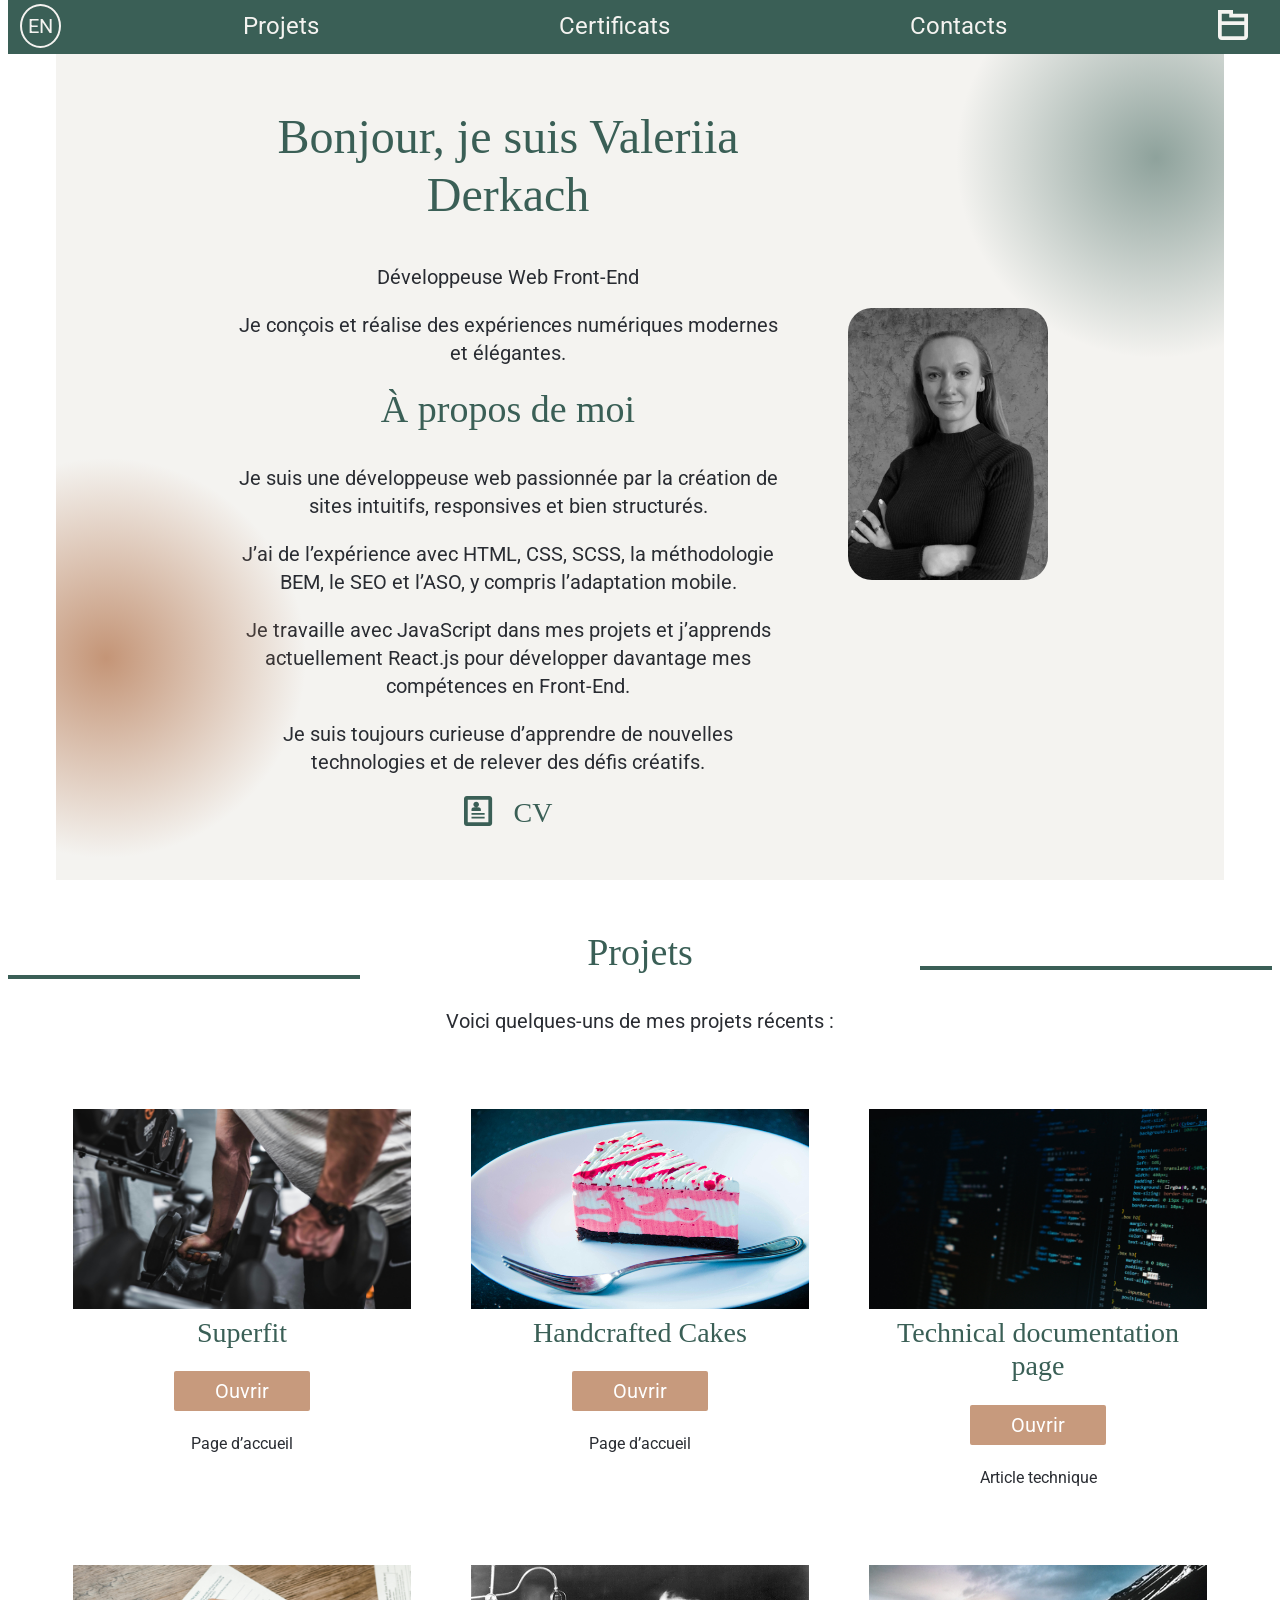
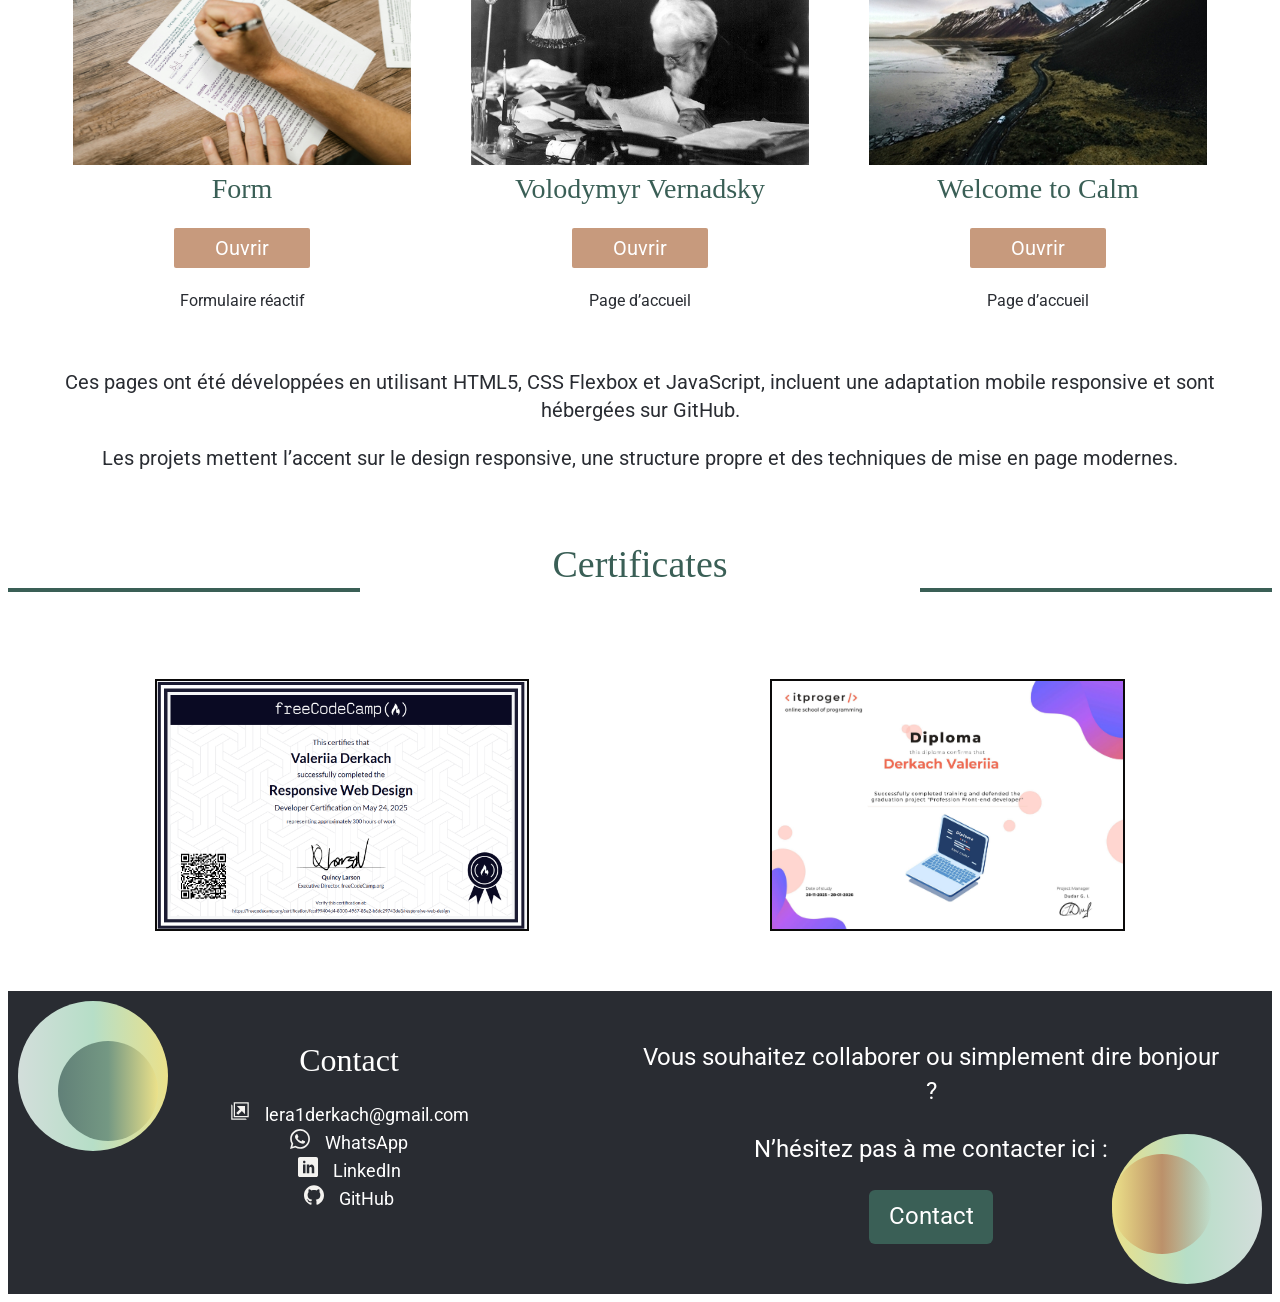
==== commit d45db02e: "Update index-fr.htm" ====
--- a/index-fr.htm
+++ b/index-fr.htm
@@ -138,12 +138,12 @@
             <a class="project-btn" target="_blank" href="https://leraderkach.github.io/Welcome-to-Calm/">Ouvrir</a>
             <p>Page d’accueil</p>
             </div>
-            <div class="project-card">     
+            <!-- <div class="project-card">     
         <img class="project-picture" src="images/Game by cards.jpg" alt="Game by cards">
         <h3 class="project-link">Online games Cosmobet</h3>
             <a class="project-btn" target="_blank" href="https://leraderkach.github.io/Cosmobet-game/">Ouvrir</a>
             <p>Page d’accueil du jeu</p>
-            </div>
+            </div> -->
             <div>
 <p>Ces pages ont été développées en utilisant HTML5, CSS Flexbox et JavaScript, incluent une adaptation mobile responsive et sont hébergées sur GitHub.</p>
         <p>Les projets mettent l’accent sur le design responsive, une structure propre et des techniques de mise en page modernes.</p>
@@ -203,4 +203,5 @@
 </footer>
     <script src="js/main.js"></script>
 </body>
-</html>+
+</html>
